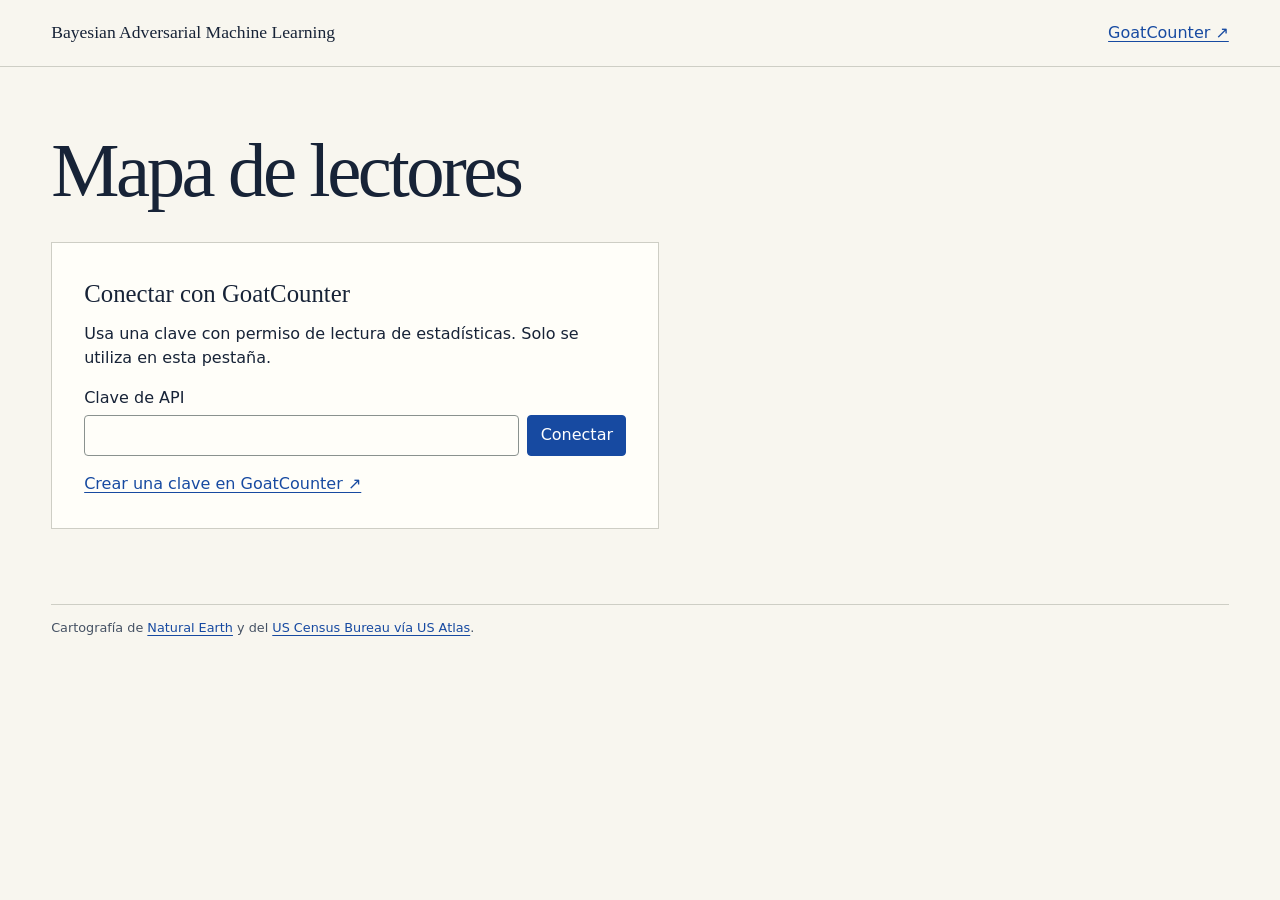
==== mapa/index.html @ 9848ba19 "Add private GoatCounter reader map with US state detail" ====
<!doctype html>
<html lang="es">
<head>
  <meta charset="utf-8">
  <meta name="viewport" content="width=device-width,initial-scale=1">
  <meta name="robots" content="noindex,nofollow">
  <meta name="referrer" content="no-referrer">
  <meta http-equiv="Content-Security-Policy" content="default-src 'none'; script-src 'self'; style-src 'self'; img-src 'self'; connect-src 'self' https://roinaveiro.goatcounter.com; base-uri 'none'; form-action 'none'; object-src 'none'">
  <title>Mapa de lectores · Bayesian Adversarial Machine Learning</title>
  <link rel="icon" href="../assets/favicon.svg">
  <link rel="stylesheet" href="./mapa.css">
  <script defer src="./mapa.js"></script>
</head>
<body>
  <header><span lang="en">Bayesian Adversarial Machine Learning</span><a href="https://roinaveiro.goatcounter.com/" target="_blank" rel="noreferrer">GoatCounter ↗</a></header>
  <main>
    <h1>Mapa de lectores</h1>
    <section id="access" aria-labelledby="access-title">
      <h2 id="access-title">Conectar con GoatCounter</h2>
      <p>Usa una clave con permiso de lectura de estadísticas. Solo se utiliza en esta pestaña.</p>
      <form id="login">
        <label for="key">Clave de API</label>
        <div class="input-line"><input id="key" type="password" autocomplete="off" spellcheck="false" required><button>Conectar</button></div>
      </form>
      <a href="https://roinaveiro.goatcounter.com/user/api" target="_blank" rel="noreferrer">Crear una clave en GoatCounter ↗</a>
    </section>
    <noscript>Activa JavaScript para consultar el mapa.</noscript>
    <section id="dashboard" hidden aria-label="Estadísticas de ubicación">
      <div class="controls">
        <div role="group" aria-label="Vista del mapa" class="switch"><button id="world" aria-pressed="true">Mundo</button><button id="states" aria-pressed="false">Estados Unidos</button></div>
        <label>Período <select id="period"><option value="1">Hoy</option><option value="7">Últimos 7 días</option><option value="30">Últimos 30 días</option><option value="custom">Elegir fechas</option></select></label>
        <button id="refresh">Actualizar</button>
        <button id="disconnect">Desconectar</button>
      </div>
      <form id="dates" hidden><label>Desde <input type="date" id="start" required></label><label>Hasta <input type="date" id="end" required></label><button>Aplicar</button></form>
      <div class="charts">
        <figure>
          <figcaption id="map-title">Visitantes por país</figcaption>
          <svg id="map" viewBox="0 0 960 500" role="img" aria-labelledby="map-title"></svg>
          <div class="legend" aria-label="Escala del mapa"><span><i class="c0"></i>Sin registro</span><span><i class="c1"></i>1</span><span><i class="c2"></i>2–4</span><span><i class="c3"></i>5–9</span><span><i class="c4"></i>10–49</span><span><i class="c5"></i>50+</span></div>
        </figure>
        <div class="listing"><table><thead><tr><th id="location" scope="col">País</th><th scope="col">Visitantes</th></tr></thead><tbody id="rows"></tbody></table></div>
      </div>
    </section>
    <p id="status" role="status" aria-live="polite"></p>
    <footer>Cartografía de <a href="https://www.naturalearthdata.com/">Natural Earth</a> y del <a href="https://github.com/topojson/us-atlas">US Census Bureau vía US Atlas</a>.</footer>
  </main>
</body>
</html>
---- mapa/mapa.css ----
:root{color-scheme:light;font:16px/1.5 system-ui,sans-serif;color:#172337;background:#f8f6ef;--ink:#172337;--blue:#174aa1;--line:#cecec5}
*{box-sizing:border-box}
body{margin:0}
[hidden]{display:none!important}
header,main{max-width:80rem;margin:auto;padding-inline:clamp(1rem,4vw,4rem)}
header{display:flex;justify-content:space-between;align-items:baseline;gap:1rem;padding-block:1.3rem;border-bottom:1px solid var(--line)}
header span{font:1.1rem Georgia,serif}
h1,h2,figcaption{font-family:Georgia,serif;font-weight:400}
h1{font-size:clamp(2.7rem,6vw,5rem);letter-spacing:-.045em;line-height:1.04;margin:clamp(2rem,5vw,4rem) 0 2rem}
h2,figcaption{margin:0 0 .6rem;font-size:1.55rem}
a{color:var(--blue);text-underline-offset:.2em}
header a{white-space:nowrap}
#access{max-width:38rem;border:1px solid var(--line);background:#fffef9;padding:clamp(1.1rem,3vw,2rem)}
#access p{margin:.3rem 0 1rem}
.input-line,.controls,#dates,.switch,.legend,.legend span{display:flex;align-items:center;gap:.55rem;flex-wrap:wrap}
.input-line{margin:.3rem 0 1rem}
.input-line input{min-width:8rem;flex:1}
button,select,input{font:inherit;border-radius:4px;border:1px solid #8a928f;color:var(--ink);background:#fffef9;padding:.46rem .76rem}
button,select{cursor:pointer}
button:hover{background:#eaedf0}
button:focus-visible,a:focus-visible,input:focus-visible,select:focus-visible{outline:3px solid #cd7309;outline-offset:3px}
.input-line button,.switch button[aria-pressed=true]{background:var(--blue);border-color:var(--blue);color:white}
.controls,#dates{gap:.7rem 1rem;margin-bottom:1rem}
.switch{gap:0}
.switch button:first-child{border-radius:4px 0 0 4px}
.switch button:last-child{border-radius:0 4px 4px 0;margin-left:-1px}
#disconnect{margin-left:auto}
.charts{display:grid;grid-template-columns:minmax(0,2.4fr) minmax(14rem,1fr);border:1px solid var(--line);background:#fffef9}
figure{margin:0;padding:1.2rem;min-width:0}
svg{display:block;width:100%;height:auto;margin:.8rem 0}
path{stroke:#fffef9;stroke-width:.7;vector-effect:non-scaling-stroke}
path:hover{stroke:var(--ink);stroke-width:1.4}
path[data-id=US]{cursor:pointer}
.c0{fill:#dedfd9;background:#dedfd9}
.c1{fill:#a9cee4;background:#a9cee4}
.c2{fill:#6aa8d0;background:#6aa8d0}
.c3{fill:#347fb7;background:#347fb7}
.c4{fill:#205e96;background:#205e96}
.c5{fill:#123c72;background:#123c72}
.legend{font-size:.8rem;gap:.6rem 1rem}
.legend span{gap:.25rem}
.legend i{display:inline-block;width:.85rem;height:.85rem;border-radius:2px}
.listing{border-left:1px solid var(--line);padding:1.2rem;max-height:38rem;overflow:auto}
table{width:100%;border-collapse:collapse;font-variant-numeric:tabular-nums}
th,td{padding:.48rem .15rem;text-align:left;border-bottom:1px solid var(--line)}
th{font-size:.8rem}
th:last-child,td:last-child{text-align:right}
td button{padding:0;border:0;background:transparent;text-decoration:underline;color:var(--blue)}
#status{min-height:1.5em;color:#38475b}
footer{border-top:1px solid var(--line);margin:2.2rem 0 1rem;padding-top:.8rem;font-size:.8rem;color:#465264}
@media(max-width:47rem){.charts{grid-template-columns:1fr}.listing{border-left:0;border-top:1px solid var(--line)}#disconnect{margin-left:0}figure,.listing{padding:.85rem}header{font-size:.85rem}}
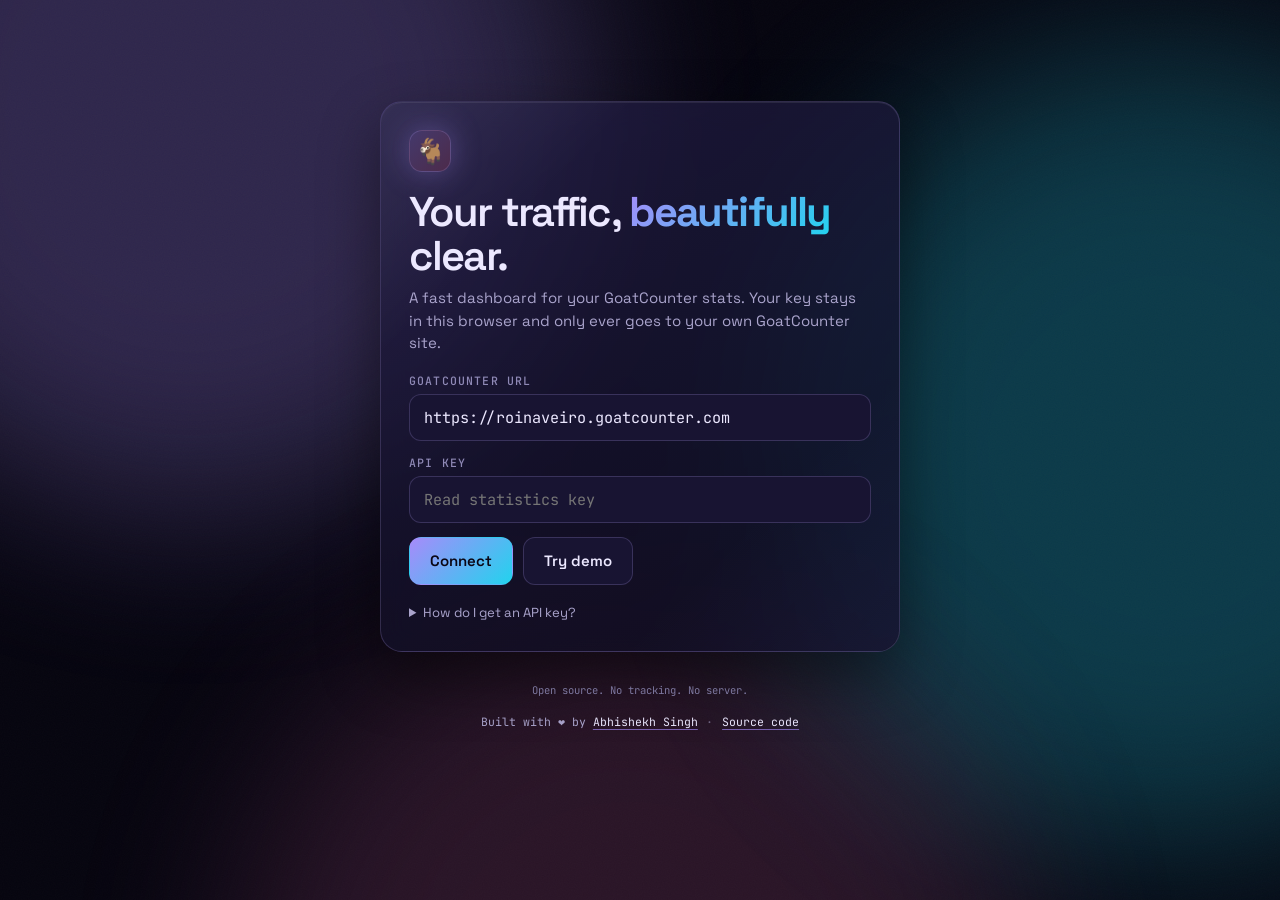
==== commit 7a09fab3: "Remove Google Analytics and install the upstream GoatCounter dashboard" ====
--- a/mapa/index.html
+++ b/mapa/index.html
@@ -1,49 +1,87 @@
 <!doctype html>
-<html lang="es">
+<html lang="en" data-theme="dark">
 <head>
-  <meta charset="utf-8">
-  <meta name="viewport" content="width=device-width,initial-scale=1">
-  <meta name="robots" content="noindex,nofollow">
-  <meta name="referrer" content="no-referrer">
-  <meta http-equiv="Content-Security-Policy" content="default-src 'none'; script-src 'self'; style-src 'self'; img-src 'self'; connect-src 'self' https://roinaveiro.goatcounter.com; base-uri 'none'; form-action 'none'; object-src 'none'">
-  <title>Mapa de lectores · Bayesian Adversarial Machine Learning</title>
-  <link rel="icon" href="../assets/favicon.svg">
-  <link rel="stylesheet" href="./mapa.css">
-  <script defer src="./mapa.js"></script>
+<meta name="robots" content="noindex,nofollow">
+<meta name="referrer" content="no-referrer">
+<meta charset="utf-8">
+<meta name="viewport" content="width=device-width, initial-scale=1">
+<title>GoatCounter Dashboard: a fast, private analytics dashboard</title>
+<meta name="description" content="A fast, private dashboard for GoatCounter analytics. Open source, no server, no build step, no tracking. Try the demo, no key needed.">
+<meta name="robots" content="index, follow">
+<link rel="canonical" href="https://abhishekhsingh.github.io/goatcounter-dashboard/">
+<meta property="og:title" content="GoatCounter Dashboard">
+<meta property="og:description" content="A fast, private dashboard for GoatCounter analytics. No server, no build step, no tracking. Open source, MIT.">
+<meta property="og:type" content="website">
+<meta property="og:url" content="https://abhishekhsingh.github.io/goatcounter-dashboard/">
+<meta property="og:site_name" content="GoatCounter Dashboard">
+<meta property="og:image" content="https://abhishekhsingh.github.io/goatcounter-dashboard/assets/seo/og-card.png">
+<meta property="og:image:width" content="1200">
+<meta property="og:image:height" content="630">
+<meta property="og:image:alt" content="GoatCounter Dashboard showing a visitors chart in the Nova dark design">
+<meta name="twitter:card" content="summary_large_image">
+<meta name="twitter:title" content="GoatCounter Dashboard">
+<meta name="twitter:description" content="A fast, private dashboard for GoatCounter analytics. No server, no build step, no tracking.">
+<meta name="twitter:image" content="https://abhishekhsingh.github.io/goatcounter-dashboard/assets/seo/og-card.png">
+<script type="application/ld+json">
+{"@context":"https://schema.org","@type":"SoftwareApplication","name":"GoatCounter Dashboard","description":"A fast, private dashboard for GoatCounter web analytics. Runs entirely in the browser with no server, no build step and no tracking.","url":"https://abhishekhsingh.github.io/goatcounter-dashboard/","applicationCategory":"DeveloperApplication","operatingSystem":"Any (web browser)","offers":{"@type":"Offer","price":"0","priceCurrency":"USD"},"license":"https://opensource.org/licenses/MIT","codeRepository":"https://github.com/abhishekhsingh/goatcounter-dashboard","author":{"@type":"Person","name":"Abhishekh Singh","url":"https://abhishekhsingh.github.io/"}}
+</script>
+<meta name="theme-color" content="#06050f">
+<link rel="icon" href="data:image/svg+xml,%3Csvg xmlns='http://www.w3.org/2000/svg' viewBox='0 0 100 100'%3E%3Ctext y='.88em' font-size='88'%3E%F0%9F%90%90%3C/text%3E%3C/svg%3E">
+<script>
+// A new visit opens in Nova dark. A choice lasts for the tab (sessionStorage) and is kept for later visits only
+// if the visitor turns on "Remember my choice" (localStorage). Applied before first paint so there is no flash.
+(function () {
+  var t = 'dark', look = 'nova', pref = {};
+  try { pref = JSON.parse(sessionStorage.getItem('gc-dashboard-session') || localStorage.getItem('gc-dashboard-pref') || '{}') || {}; } catch (e) {}
+  if (pref.t === 'light') t = 'light';
+  if (pref.l === 'classic') look = 'classic';
+  var bg = pref.b === 'still' || pref.b === 'off' ? pref.b : 'flow';
+  var d = document.documentElement;
+  d.setAttribute('data-theme', t);
+  d.setAttribute('data-look', look);
+  d.setAttribute('data-bg', bg);
+  window.gcPref = {
+    now: function () { return JSON.stringify({ l: d.getAttribute('data-look'), t: d.getAttribute('data-theme'), b: d.getAttribute('data-bg') }); },
+    save: function () { try { var v = this.now(); sessionStorage.setItem('gc-dashboard-session', v); if (localStorage.getItem('gc-dashboard-pref')) localStorage.setItem('gc-dashboard-pref', v); } catch (e) {} },
+    pinned: function () { try { return !!localStorage.getItem('gc-dashboard-pref'); } catch (e) { return false; } },
+    pin: function (on) { try { if (on) localStorage.setItem('gc-dashboard-pref', this.now()); else localStorage.removeItem('gc-dashboard-pref'); } catch (e) {} }
+  };
+  document.write('<link rel="stylesheet" href="css/app.css">');
+  document.write('<link rel="stylesheet" href="css/' + look + '.css" id="look-css-' + look + '">');
+})();
+</script>
+<script type="importmap">
+{ "imports": { "preact": "./vendor/preact.js", "preact/hooks": "./vendor/hooks.js", "htm": "./vendor/htm.js", "cobe": "./vendor/cobe.js", "phenomenon": "./vendor/phenomenon.js" } }
+</script>
+<link rel="modulepreload" href="js/main.js">
+<link rel="modulepreload" href="js/ui.js">
+<link rel="modulepreload" href="js/components/app.js">
+<link rel="modulepreload" href="js/components/common.js">
+<link rel="modulepreload" href="js/components/hero.js">
+<link rel="modulepreload" href="js/components/cards.js">
+<link rel="modulepreload" href="js/components/connect.js">
+<link rel="modulepreload" href="js/components/year.js">
+<link rel="modulepreload" href="js/components/sankey.js">
+<link rel="modulepreload" href="js/components/palette.js">
+<link rel="modulepreload" href="js/components/rail.js">
+<link rel="modulepreload" href="js/components/recap.js">
+<link rel="modulepreload" href="js/fx.js">
+<link rel="modulepreload" href="js/countries.js">
+<link rel="modulepreload" href="js/components/breakdown.js">
+<link rel="modulepreload" href="js/components/skyline.js">
+<link rel="modulepreload" href="js/components/ridgeline.js">
+<link rel="modulepreload" href="js/api.js">
+<link rel="modulepreload" href="js/cache.js">
+<link rel="modulepreload" href="js/util.js">
+<link rel="modulepreload" href="js/model.js">
+<link rel="modulepreload" href="vendor/preact.js">
+<link rel="modulepreload" href="vendor/hooks.js">
+<link rel="modulepreload" href="vendor/htm.js">
 </head>
 <body>
-  <header><span lang="en">Bayesian Adversarial Machine Learning</span><a href="https://roinaveiro.goatcounter.com/" target="_blank" rel="noreferrer">GoatCounter ↗</a></header>
-  <main>
-    <h1>Mapa de lectores</h1>
-    <section id="access" aria-labelledby="access-title">
-      <h2 id="access-title">Conectar con GoatCounter</h2>
-      <p>Usa una clave con permiso de lectura de estadísticas. Solo se utiliza en esta pestaña.</p>
-      <form id="login">
-        <label for="key">Clave de API</label>
-        <div class="input-line"><input id="key" type="password" autocomplete="off" spellcheck="false" required><button>Conectar</button></div>
-      </form>
-      <a href="https://roinaveiro.goatcounter.com/user/api" target="_blank" rel="noreferrer">Crear una clave en GoatCounter ↗</a>
-    </section>
-    <noscript>Activa JavaScript para consultar el mapa.</noscript>
-    <section id="dashboard" hidden aria-label="Estadísticas de ubicación">
-      <div class="controls">
-        <div role="group" aria-label="Vista del mapa" class="switch"><button id="world" aria-pressed="true">Mundo</button><button id="states" aria-pressed="false">Estados Unidos</button></div>
-        <label>Período <select id="period"><option value="1">Hoy</option><option value="7">Últimos 7 días</option><option value="30">Últimos 30 días</option><option value="custom">Elegir fechas</option></select></label>
-        <button id="refresh">Actualizar</button>
-        <button id="disconnect">Desconectar</button>
-      </div>
-      <form id="dates" hidden><label>Desde <input type="date" id="start" required></label><label>Hasta <input type="date" id="end" required></label><button>Aplicar</button></form>
-      <div class="charts">
-        <figure>
-          <figcaption id="map-title">Visitantes por país</figcaption>
-          <svg id="map" viewBox="0 0 960 500" role="img" aria-labelledby="map-title"></svg>
-          <div class="legend" aria-label="Escala del mapa"><span><i class="c0"></i>Sin registro</span><span><i class="c1"></i>1</span><span><i class="c2"></i>2–4</span><span><i class="c3"></i>5–9</span><span><i class="c4"></i>10–49</span><span><i class="c5"></i>50+</span></div>
-        </figure>
-        <div class="listing"><table><thead><tr><th id="location" scope="col">País</th><th scope="col">Visitantes</th></tr></thead><tbody id="rows"></tbody></table></div>
-      </div>
-    </section>
-    <p id="status" role="status" aria-live="polite"></p>
-    <footer>Cartografía de <a href="https://www.naturalearthdata.com/">Natural Earth</a> y del <a href="https://github.com/topojson/us-atlas">US Census Bureau vía US Atlas</a>.</footer>
-  </main>
+<div class="aurora" aria-hidden="true"><i></i><i></i><i></i></div>
+<div id="boot" class="connect" aria-hidden="true"><div class="card"><div class="mark">🐐</div><h1>GoatCounter <span class="ital">Dashboard</span></h1><p>Loading your traffic.</p></div></div>
+<div id="app"><noscript><h1>GoatCounter Dashboard</h1><p>A fast, private dashboard for <a href="https://www.goatcounter.com/">GoatCounter</a> web analytics. It runs entirely in your browser, with no server, no build step and no tracking. This page needs JavaScript to run.</p><p>Visitors over time, top pages and referrers, a globe with country drill-down, a weekday-by-hour skyline, a yearly calendar, and a command palette. Press Try demo to explore a sample site without an account.</p><p><a href="https://github.com/abhishekhsingh/goatcounter-dashboard">Source code on GitHub</a>, MIT licensed.</p></noscript></div>
+<script type="module" src="js/main.js"></script>
 </body>
 </html>
--- a/mapa/css/app.css
+++ b/mapa/css/app.css
@@ -0,0 +1,364 @@
+:root { --ease: cubic-bezier(.16, 1, .3, 1); --sheen: inset 0 1px 0 rgb(255 255 255 / .06); }
+:root[data-theme="light"] { --sheen: inset 0 1px 0 rgb(255 255 255 / .9); }
+* { box-sizing: border-box; }
+html { background: var(--bg); }
+body { margin: 0; font: 400 15px/1.5 var(--font); color: var(--text); background: var(--bg); -webkit-font-smoothing: antialiased; min-height: 100vh; }
+button { font: inherit; color: inherit; cursor: pointer; }
+a { color: var(--accent); }
+:focus-visible { outline: 2px solid var(--accent); outline-offset: 2px; border-radius: 6px; }
+.sr { position: absolute; width: 1px; height: 1px; margin: -1px; padding: 0; overflow: hidden; clip: rect(0 0 0 0); white-space: nowrap; border: 0; }
+.num, .mono { font-family: var(--mono); font-variant-numeric: tabular-nums; }
+.ital { font-style: normal; font-weight: 700; color: var(--accent); }
+
+#app { position: relative; z-index: 1; max-width: 1240px; margin: 0 auto; padding: 20px 20px 60px; }
+
+/* ---------- top bar ---------- */
+.topbar { display: flex; align-items: center; gap: 14px; flex-wrap: wrap; margin-bottom: 22px; }
+.brand { display: flex; align-items: center; gap: 12px; min-width: 0; flex: 1 1 220px; }
+.mark { width: 42px; height: 42px; flex: none; border-radius: 13px; display: grid; place-items: center; font-size: 25px; line-height: 1; background: var(--surface-2); border: 1px solid var(--hair-2); }
+.brand h1 { margin: 0; font-size: 1.05rem; font-weight: 600; letter-spacing: -.01em; line-height: 1.2; }
+.brand p { margin: 0; font: 400 .78rem var(--mono); color: var(--text-2); white-space: nowrap; overflow: hidden; text-overflow: ellipsis; }
+.tools { display: flex; align-items: center; gap: 8px; flex-wrap: wrap; }
+.pills { max-width: 100%; overflow-x: auto; scrollbar-width: none; display: flex; padding: 3px; gap: 2px; border: 1px solid var(--hair); border-radius: 12px; background: var(--surface); box-shadow: var(--sheen); }
+.pill { border: 0; background: none; padding: 7px 12px; min-height: 36px; border-radius: 9px; font: 500 .82rem var(--font); color: var(--text-2); transition: color .12s, background .12s; }
+.pill:hover { color: var(--text); }
+.pill[aria-pressed="true"] { background: var(--accent); color: var(--on-accent); font-weight: 600; box-shadow: 0 4px 14px rgb(45 212 167 / .25); }
+.iconbtn { width: 40px; height: 40px; display: grid; place-items: center; border: 1px solid var(--hair); background: var(--surface); border-radius: 12px; color: var(--text-2); box-shadow: var(--sheen); transition: color .12s, border-color .12s; }
+.iconbtn:hover { color: var(--accent); border-color: var(--hair-2); }
+/* the day and night switch: the knob rests on the sun for light and on the moon for dark */
+.modesw { position: relative; flex: none; width: 62px; height: 34px; padding: 0; display: block; border: 1px solid var(--hair-2); border-radius: 999px; background: var(--surface); box-shadow: var(--sheen), inset 0 1px 3px rgb(0 0 0 / .22); cursor: pointer; transition: border-color .2s; }
+.modesw:hover { border-color: var(--accent); }
+.modesw .knob { position: absolute; z-index: 1; top: 3px; left: 3px; width: 26px; height: 26px; border-radius: 50%; background: var(--accent); box-shadow: 0 2px 8px rgb(0 0 0 / .3); transition: transform .45s cubic-bezier(.34, 1.4, .5, 1); }
+.modesw[aria-checked="true"] .knob { transform: translateX(28px); }
+.modesw .msun, .modesw .mmoon { position: absolute; z-index: 2; top: 3px; width: 26px; height: 26px; display: grid; place-items: center; color: var(--text-3); pointer-events: none; transition: color .3s, transform .5s cubic-bezier(.34, 1.4, .5, 1); }
+.modesw .msun { left: 3px; } .modesw .mmoon { right: 3px; }
+.modesw[aria-checked="false"] .msun, .modesw[aria-checked="true"] .mmoon { color: var(--on-accent); }
+.modesw[aria-checked="true"] .msun { transform: rotate(-70deg) scale(.8); }
+.modesw[aria-checked="false"] .mmoon { transform: rotate(70deg) scale(.8); }
+@media (prefers-reduced-motion: reduce) { .modesw .knob, .modesw .msun, .modesw .mmoon { transition: none; } }
+.status { font: 400 .74rem var(--mono); color: var(--text-3); white-space: nowrap; }
+.status i { display: inline-block; width: 6px; height: 6px; margin-right: 6px; border-radius: 50%; background: var(--accent); vertical-align: 1px; }
+.custom { display: flex; gap: 6px; align-items: center; }
+.custom input { background: var(--surface); color: var(--text); border: 1px solid var(--hair); border-radius: 10px; padding: 7px 8px; font: 400 .8rem var(--mono); color-scheme: inherit; }
+
+/* ---------- cards ---------- */
+.card { position: relative; background: var(--surface); border: 1px solid var(--hair); border-radius: var(--radius); box-shadow: var(--sheen); padding: 20px; min-width: 0; }
+.card h2 { margin: 0; font-size: .95rem; font-weight: 600; letter-spacing: -.005em; }
+.card .sub { margin: 2px 0 0; font-size: .78rem; color: var(--text-3); }
+.card-h { display: flex; justify-content: space-between; align-items: flex-start; gap: 10px; margin-bottom: 14px; }
+.grid { display: grid; gap: var(--gap); margin-top: var(--gap); grid-template-columns: repeat(12, minmax(0, 1fr)); }
+.span-4 { grid-column: span 4; } .span-5 { grid-column: span 5; } .span-6 { grid-column: span 6; } .span-7 { grid-column: span 7; } .span-8 { grid-column: span 8; } .span-12 { grid-column: span 12; }
+@media (max-width: 960px) { .span-4, .span-5, .span-6, .span-7, .span-8 { grid-column: span 12; } }
+@media (min-width: 640px) and (max-width: 960px) { .span-4 { grid-column: span 6; } }
+
+/* ---------- hero ---------- */
+.hero { padding: 22px 22px 16px; }
+.hero-top { display: flex; justify-content: space-between; align-items: flex-end; gap: 18px; flex-wrap: wrap; }
+.eyebrow { font: 500 .72rem var(--mono); letter-spacing: .14em; text-transform: uppercase; color: var(--text-3); }
+.big { display: flex; align-items: baseline; gap: 12px; flex-wrap: wrap; margin-top: 6px; }
+.big .num { font-size: clamp(2.6rem, 7vw, 4.4rem); font-weight: 500; letter-spacing: -.04em; line-height: 1; }
+.big .unit { font: 500 1.1rem var(--font); color: var(--accent-2); }
+.delta { display: inline-flex; align-items: center; gap: 6px; padding: 3px 10px; border-radius: 999px; font: 500 .78rem var(--mono); border: 1px solid var(--hair); background: var(--surface-2); }
+.delta.up { color: var(--up); } .delta.down { color: var(--down); }
+.legend { display: flex; gap: 16px; font: 400 .74rem var(--mono); color: var(--text-3); }
+.legend span { display: inline-flex; align-items: center; gap: 6px; }
+.legend i { width: 14px; height: 0; border-top: 2px solid var(--accent); }
+.legend i.g { border-top: 2px dotted var(--ghost); }
+.chart { position: relative; margin-top: 14px; touch-action: pan-y; }
+.chart svg { display: block; width: 100%; overflow: visible; }
+.chart:focus-visible { outline-offset: 4px; }
+.tip { position: absolute; top: 0; z-index: 3; min-width: min(168px, calc(100% - 8px)); max-width: min(240px, calc(100% - 8px)); padding: 10px 12px; border-radius: 12px; border: 1px solid var(--hair-2); background: color-mix(in oklab, var(--surface-2) 92%, transparent); backdrop-filter: blur(8px); box-shadow: 0 12px 40px rgb(0 0 0 / .35); pointer-events: none; font-size: .78rem; }
+.tip b { display: block; font: 500 .72rem var(--mono); color: var(--text-3); margin-bottom: 4px; letter-spacing: .04em; }
+.tip .v { font: 500 1.3rem var(--mono); letter-spacing: -.02em; }
+.tip .p { color: var(--text-3); font: 400 .74rem var(--mono); }
+.tip .note { margin-top: 6px; color: var(--accent); font-size: .74rem; }
+.line-draw { stroke-dasharray: 1; stroke-dashoffset: 1; animation: draw .9s var(--ease) forwards; }
+.area-in { opacity: 0; animation: fade .7s .25s ease forwards; }
+@keyframes draw { to { stroke-dashoffset: 0; } }
+@keyframes fade { to { opacity: 1; } }
+.insights { display: grid; grid-template-columns: repeat(auto-fit, minmax(210px, 1fr)); gap: 10px; margin-top: 16px; }
+.insight { padding: 12px 14px; border-radius: 12px; border: 1px solid var(--hair); background: var(--surface-2); animation: rise .5s var(--ease) backwards; }
+.insight b { display: block; font-weight: 600; font-size: .86rem; line-height: 1.35; }
+.insight span { display: block; margin-top: 3px; font-size: .74rem; color: var(--text-3); }
+.insight.up b::before { content: "\2191  "; color: var(--up); } .insight.down b::before { content: "\2193  "; color: var(--down); }
+@keyframes rise { from { opacity: 0; transform: translateY(8px); } }
+
+/* ---------- stat cards ---------- */
+.kpis { display: grid; grid-template-columns: repeat(5, minmax(0, 1fr)); gap: var(--gap); margin-top: var(--gap); perspective: 1100px; }
+.kpi { padding: 16px 18px; min-width: 0; transform-style: preserve-3d; transition: transform .14s ease-out; }
+.kpi .l { font: 500 .68rem var(--mono); letter-spacing: .12em; text-transform: uppercase; color: var(--text-3); }
+.kpi .v { margin-top: 6px; font: 500 1.55rem var(--mono); letter-spacing: -.03em; white-space: nowrap; overflow: hidden; text-overflow: ellipsis; }
+.kpi .v.path { font-size: 1rem; letter-spacing: 0; padding-top: 6px; }
+.kpi .s { margin-top: 2px; font: 400 .72rem var(--mono); color: var(--text-3); white-space: nowrap; overflow: hidden; text-overflow: ellipsis; }
+.kpi svg { display: block; margin-top: 8px; }
+@media (max-width: 960px) { .kpis { grid-template-columns: repeat(2, minmax(0, 1fr)); } .kpi:last-child { grid-column: span 2; } }
+
+/* ---------- ranked rows ---------- */
+.rows { list-style: none; margin: 0; padding: 0; }
+.row-btn { all: unset; box-sizing: border-box; display: block; width: 100%; cursor: pointer; border-radius: 10px; padding: 8px 8px 10px; }
+.row-btn:hover { background: var(--surface-2); }
+.row-btn:focus-visible { outline: 2px solid var(--accent); }
+.row { display: grid; grid-template-columns: minmax(0, 1fr) auto auto; gap: 6px 12px; align-items: center; }
+.row .name { min-width: 0; overflow: hidden; text-overflow: ellipsis; white-space: nowrap; font-size: .88rem; }
+.row .name small { color: var(--text-3); margin-left: 8px; font-size: .78rem; }
+.row .cnt { font: 500 .84rem var(--mono); }
+.row .pct { font: 400 .74rem var(--mono); color: var(--text-3); min-width: 3.6ch; text-align: right; }
+.track { grid-column: 1 / -1; height: 4px; border-radius: 4px; background: var(--hair); overflow: hidden; }
+.track i { display: block; height: 100%; width: var(--w); border-radius: 4px; background: var(--c, var(--accent)); transform-origin: left; animation: grow .7s var(--ease) backwards; }
+@keyframes grow { from { transform: scaleX(0); } }
+.sub-rows { margin: 2px 0 8px 14px; padding: 4px 0 4px 12px; border-left: 1px solid var(--hair-2); }
+.sub-row { display: flex; justify-content: space-between; gap: 12px; padding: 4px 0; font-size: .8rem; color: var(--text-2); }
+.sub-row span:first-child { min-width: 0; overflow: hidden; text-overflow: ellipsis; white-space: nowrap; }
+.more { margin-top: 8px; width: 100%; padding: 8px; border: 1px dashed var(--hair-2); border-radius: 10px; background: none; color: var(--text-2); font: 500 .8rem var(--font); }
+.more:hover { color: var(--accent); border-color: var(--accent); }
+.stack { display: flex; height: 8px; border-radius: 8px; overflow: hidden; gap: 2px; margin-bottom: 12px; }
+.stack i { display: block; height: 100%; background: var(--c); min-width: 2px; animation: grow .7s var(--ease) backwards; transform-origin: left; }
+.dot { display: inline-block; width: 8px; height: 8px; border-radius: 50%; margin-right: 8px; background: var(--c, var(--accent)); }
+.tag { margin-left: 8px; padding: 1px 7px; border-radius: 999px; border: 1px solid var(--hair); font: 500 .66rem var(--mono); color: var(--text-3); letter-spacing: .04em; text-transform: uppercase; }
+.spark { color: inherit; }
+.kpi .spark { color: var(--accent); }
+
+/* ---------- loading, errors, empty ---------- */
+.skeleton { border-radius: 8px; background: linear-gradient(100deg, var(--hair) 30%, var(--hair-2) 50%, var(--hair) 70%); background-size: 300% 100%; animation: shimmer 1.6s linear infinite; }
+@keyframes shimmer { to { background-position: -150% 0; } }
+.err { padding: 14px; border-radius: 12px; border: 1px solid color-mix(in oklab, var(--down) 40%, transparent); color: var(--text-2); font-size: .84rem; }
+.err button { margin-top: 8px; padding: 6px 12px; border-radius: 8px; border: 1px solid var(--hair-2); background: var(--surface-2); }
+.empty { padding: 18px 4px; color: var(--text-3); font-size: .85rem; }
+.banner { display: flex; gap: 10px; align-items: center; justify-content: space-between; flex-wrap: wrap; margin-bottom: 14px; padding: 10px 14px; border-radius: 12px; border: 1px solid color-mix(in oklab, var(--accent) 35%, transparent); background: color-mix(in oklab, var(--accent) 8%, var(--surface)); font-size: .82rem; }
+.banner button { border: 1px solid var(--hair-2); background: var(--surface); border-radius: 8px; padding: 5px 12px; }
+
+/* ---------- connect ---------- */
+.connect { max-width: 520px; margin: 9vh auto 0; }
+.connect .card { padding: 28px; }
+.connect h1 { margin: 18px 0 10px; font-size: clamp(1.9rem, 6vw, 2.6rem); line-height: 1.05; letter-spacing: -.045em; font-weight: 600; }
+.connect p { color: var(--text-2); margin: 0 0 18px; }
+.field { display: block; margin-bottom: 14px; }
+.field span { display: block; margin-bottom: 6px; font: 500 .72rem var(--mono); letter-spacing: .1em; text-transform: uppercase; color: var(--text-3); }
+.field input { width: 100%; padding: 12px 14px; border-radius: 12px; border: 1px solid var(--hair-2); background: var(--surface-2); color: var(--text); font: 400 .95rem var(--mono); }
+.btns { display: flex; gap: 10px; flex-wrap: wrap; margin-top: 6px; }
+.btn { padding: 12px 20px; border-radius: 12px; border: 1px solid var(--hair-2); background: var(--surface-2); font-weight: 600; }
+.btn.primary { background: var(--accent); border-color: var(--accent); color: var(--on-accent); }
+.btn:disabled { opacity: .6; cursor: progress; }
+.help { margin-top: 18px; font-size: .82rem; color: var(--text-3); }
+.help summary { cursor: pointer; color: var(--text-2); }
+.help ol { padding-left: 20px; }
+.foot { margin-top: 40px; text-align: center; font: 400 .74rem/1.7 var(--mono); color: var(--text-2); }
+.foot p { margin: 0; font-size: .66rem; color: var(--text-3); } /* the disclaimer: small and quiet */
+.foot .credit { font-size: .72rem; color: var(--text-2); }
+.connect .foot { margin: 30px 0 0; }
+.connect .foot p { margin: 0; font-size: .66rem; color: var(--text-3); }
+.connect .foot .credit { margin: 12px 0 0; font-size: .72rem; color: var(--text-2); }
+.foot .credit { margin: 12px 0 0; }
+.credit a { color: var(--text); text-decoration: underline; text-decoration-color: color-mix(in oklab, var(--accent) 65%, transparent); text-underline-offset: 3px; border-radius: 3px; transition: color .15s; }
+.credit a:hover { color: var(--accent); }
+.credit a:focus-visible { outline: 2px solid var(--accent); outline-offset: 3px; }
+.credit .sep { margin: 0 .75em; opacity: .55; }
+.credit .heart { display: inline-block; }
+@media (prefers-reduced-motion: no-preference) { .credit .heart { animation: beat 2.8s ease-in-out infinite; } }
+@keyframes beat { 0%, 100% { transform: scale(1); } 12% { transform: scale(1.2); } 24% { transform: scale(1); } 36% { transform: scale(1.12); } 60% { transform: scale(1); } }
+
+/* ---------- view transition for the theme switch ---------- */
+::view-transition-old(root), ::view-transition-new(root) { animation: none; mix-blend-mode: normal; }
+
+/* ---------- section rail ---------- */
+.anchor { display: block; grid-column: 1 / -1; height: 0; margin-bottom: calc(-1 * var(--gap)); scroll-margin-top: 14px; }
+main > .anchor { margin: 0; }
+.rail { display: none; }
+@media (min-width: 1280px) {
+  .rail { display: block; position: fixed; left: 14px; top: 50%; z-index: 40; transform: translateY(-50%); }
+  .rail ol { list-style: none; margin: 0; padding: 0; display: grid; gap: 2px; }
+  .rail a { position: relative; display: flex; align-items: center; gap: 10px; padding: 6px 8px; border-radius: 10px; font: 500 .68rem var(--mono); letter-spacing: .08em; color: var(--text-2); text-decoration: none; transition: color .15s, background .15s; }
+  .rail a:hover, .rail a:focus-visible { color: var(--text); background: color-mix(in oklab, var(--surface) 80%, transparent); }
+  .rail a.on { color: var(--accent); }
+  .rail .n::after { content: ""; display: block; height: 1px; width: 10px; margin-top: 3px; background: currentColor; opacity: .5; transition: width .3s var(--ease), opacity .3s; }
+  .rail a.on .n::after { width: 22px; opacity: 1; }
+  .rail .t { position: absolute; left: 100%; margin-left: 2px; padding: 5px 10px; border-radius: 999px; border: 1px solid var(--hair-2); background: color-mix(in oklab, var(--surface-2) 94%, transparent); backdrop-filter: blur(8px); text-transform: uppercase; white-space: nowrap; opacity: 0; transform: translateX(-6px); pointer-events: none; transition: opacity .2s, transform .25s var(--ease); }
+  .rail a:hover .t, .rail a:focus-visible .t, .rail a.on .t { opacity: 1; transform: none; }
+}
+
+/* ---------- site switcher and page filter ---------- */
+.sitebtn { display: inline-flex; align-items: center; gap: 4px; margin: -2px 0; padding: 2px 8px 2px 6px; border: 1px solid var(--hair); border-radius: 8px; background: transparent; color: var(--text-2); font: inherit; }
+.sitebtn:hover { color: var(--accent); border-color: var(--hair-2); }
+.sitebtn:focus-visible { outline-offset: -2px; }
+.pop.sitepop { left: 20px; right: auto; top: 64px; padding: 12px; width: min(300px, calc(100vw - 28px)); }
+.pop-h { margin: 2px 4px 8px; font: 500 .68rem var(--mono); letter-spacing: .14em; text-transform: uppercase; color: var(--text-3); }
+.sitepop ul { list-style: none; margin: 0; padding: 0; display: grid; gap: 4px; }
+.sitepop li button { display: flex; width: 100%; justify-content: space-between; align-items: center; gap: 10px; padding: 10px 12px; border: 1px solid var(--hair); border-radius: 12px; background: none; color: var(--text); font: 500 .86rem var(--font); text-align: left; }
+.sitepop li button:hover, .sitepop li button.on { border-color: var(--accent); background: color-mix(in oklab, var(--accent) 10%, transparent); }
+.sitepop li button.on { color: var(--text); font-weight: 600; }
+.sitepop li button.on svg { color: var(--accent); }
+.filterbar { display: flex; align-items: center; justify-content: space-between; gap: 10px; flex-wrap: wrap; margin-bottom: var(--gap); padding: 10px 14px; border-radius: 14px; border: 1px solid color-mix(in oklab, var(--accent) 40%, transparent); background: color-mix(in oklab, var(--accent) 10%, var(--surface)); font-size: .86rem; min-width: 0; }
+.filterbar b { overflow-wrap: anywhere; }
+.filterbar button { border: 1px solid var(--hair-2); background: var(--surface); border-radius: 10px; padding: 6px 12px; color: var(--text); font: 600 .78rem var(--font); }
+.filterbar button:hover { color: var(--accent); border-color: var(--accent); }
+.only { margin: 2px 8px 10px; padding: 6px 12px; border: 1px dashed var(--hair-2); border-radius: 10px; background: none; color: var(--text-2); font: 600 .76rem var(--font); }
+.only:hover { color: var(--accent); border-color: var(--accent); }
+.toast { max-width: min(92vw, 560px); text-align: center; }
+
+/* ---------- refresh ---------- */
+.iconbtn.spin svg { animation: gc-spin .9s linear infinite; }
+@keyframes gc-spin { to { transform: rotate(360deg); } }
+.toast { position: fixed; left: 50%; bottom: 22px; transform: translate(-50%, 12px); opacity: 0; pointer-events: none; padding: 9px 16px; border-radius: 999px; border: 1px solid var(--hair-2); background: var(--surface); color: var(--text); font-size: .82rem; box-shadow: 0 8px 28px rgba(0,0,0,.28); transition: opacity .2s, transform .2s; z-index: 60; }
+.toast.on { opacity: 1; transform: translate(-50%, 0); }
+.toast:empty { display: none; }
+
+@media (prefers-reduced-motion: reduce) {
+  *, *::before, *::after { animation-duration: .001ms !important; animation-iteration-count: 1 !important; transition-duration: .001ms !important; }
+  .line-draw { stroke-dashoffset: 0; } .area-in { opacity: 1; }
+}
+@media (max-width: 560px) {
+  #app { padding: 14px 14px 40px; }
+  .hero, .card { padding: 16px; }
+  .tools { width: 100%; justify-content: space-between; }
+  .pill { padding: 7px 9px; }
+}
+
+
+/* ---------- countries map ---------- */
+.grid { position: relative; }
+.geo { display: grid; grid-template-columns: minmax(0, 1.55fr) minmax(0, 1fr); gap: 28px; align-items: start; }
+@media (max-width: 960px) { .geo { grid-template-columns: minmax(0, 1fr); } }
+.map-wrap { position: relative; }
+.map { display: block; width: 100%; height: auto; }
+.map path { fill: var(--hair-2); stroke: var(--bg); stroke-width: .5; transition: fill-opacity .2s; }
+.map path[data-has="1"] { fill: var(--accent); cursor: pointer; }
+.map path.hot { stroke: var(--text); stroke-width: 1.4; fill-opacity: 1; }
+.map-legend { margin-top: 10px; align-items: center; }
+.map-legend .ramp { display: inline-block; width: 120px; height: 6px; border-radius: 6px; background: linear-gradient(90deg, color-mix(in oklab, var(--accent) 22%, transparent), var(--accent)); border: 0; }
+
+/* ---------- look switch ---------- */
+.kpi .glare { display: none; }
+.looksw-unused { display: flex; padding: 3px; gap: 2px; border: 1px solid var(--hair); border-radius: 12px; background: var(--surface); }
+.looksw button { border: 0; background: none; padding: 7px 11px; min-height: 36px; border-radius: 9px; font: 600 .78rem var(--font); color: var(--text-2); }
+.looksw button[aria-pressed="true"] { background: var(--hair-2); color: var(--text); }
+
+/* ---------- donut cards ---------- */
+.dn { position: relative; width: 100%; max-width: 200px; margin: 4px auto 14px; aspect-ratio: 1; }
+.dn svg { display: block; width: 100%; height: 100%; overflow: visible; }
+.dn .seg { transition: transform .35s var(--ease), opacity .25s; transform-origin: 100px 100px; cursor: pointer; }
+.dn .seg.on { transform: scale(1.05); } .dn .seg.dim { opacity: .35; }
+.dn .ctr { position: absolute; inset: 0; display: grid; place-content: center; text-align: center; pointer-events: none; }
+.dn .ctr b { font: 500 1.15rem var(--mono); letter-spacing: -.03em; } .dn .ctr span { font: 500 .62rem var(--mono); letter-spacing: .12em; text-transform: uppercase; color: var(--text-3); max-width: 90px; overflow: hidden; text-overflow: ellipsis; white-space: nowrap; }
+@keyframes dn-grow { from { stroke-dasharray: 0 var(--C); } }
+.dn .seg { filter: none; }
+.lg { list-style: none; margin: 0; padding: 0; }
+.lg .row-btn { padding: 6px 6px; }
+.lg .row { grid-template-columns: auto minmax(0, 1fr) auto auto; }
+.chip { width: 26px; height: 26px; border-radius: 8px; display: grid; place-items: center; background: color-mix(in oklab, var(--c) 18%, transparent); color: var(--c); flex: none; }
+.chip svg { width: 15px; height: 15px; fill: currentColor; }
+.chip svg.line { fill: none; stroke: currentColor; stroke-width: 2; stroke-linecap: round; stroke-linejoin: round; }
+
+/* ---------- globe and skyline ---------- */
+.geo .seg-tabs { display: inline-flex; gap: 2px; padding: 3px; border: 1px solid var(--hair); border-radius: 10px; background: var(--surface); margin-bottom: 10px; }
+.geo .seg-tabs button { border: 0; background: none; padding: 5px 12px; border-radius: 7px; font: 500 .76rem var(--font); color: var(--text-2); }
+.geo .seg-tabs button[aria-pressed="true"] { background: var(--accent); color: var(--on-accent); font-weight: 600; }
+.globe-box { position: relative; width: 100%; max-width: 520px; aspect-ratio: 1; margin: 0 auto; }
+#globe { display: block; width: 100%; height: 100%; cursor: grab; touch-action: pan-y; }
+.globe-note { margin: 10px 0 0; text-align: center; font: 500 .74rem var(--font); color: var(--text-3); }
+/* the arcs, travelling dots, pulse rings and labels are drawn on a flat canvas laid over the globe */
+.globe-over { position: absolute; inset: 0; width: 100%; height: 100%; pointer-events: none; }
+.sky { display: block; width: 100%; touch-action: pan-y; }
+.sky-note { min-height: 1.5em; margin-top: 6px; font: 400 .78rem var(--mono); color: var(--text-3); }
+.heat { display: grid; grid-template-columns: 34px repeat(24, minmax(0, 1fr)); gap: 3px; align-items: center; }
+.heat .hl { font: 400 .64rem var(--mono); color: var(--text-3); text-align: right; padding-right: 4px; }
+.heat .hh { font: 400 .6rem var(--mono); color: var(--text-3); text-align: center; }
+.heat .hc { aspect-ratio: 1; border-radius: 4px; background: var(--hc, var(--heat-0)); }
+.aurora { display: none; }
+
+/* The static splash uses the system font so the web fonts do not compete with the app's scripts for bandwidth. */
+#boot, #boot * { font-family: system-ui, -apple-system, "Segoe UI", Roboto, sans-serif !important; }
+
+/* ---------- appearance popover ---------- */
+.pop { margin: 0; inset: auto; position: fixed; top: 74px; right: 20px; width: min(310px, calc(100vw - 28px)); padding: 16px; border: 1px solid var(--hair-2); border-radius: 18px; background: var(--surface); color: var(--text); box-shadow: 0 24px 70px rgb(0 0 0 / .45); }
+.pop fieldset { border: 0; padding: 0; margin: 0; display: grid; gap: 6px; }
+.pop fieldset + fieldset { margin-top: 18px; }
+.pop legend { padding: 0; margin-bottom: 8px; font: 500 .68rem var(--mono); letter-spacing: .14em; text-transform: uppercase; color: var(--text-3); }
+.pop label { display: flex; gap: 10px; align-items: center; padding: 10px 12px; border-radius: 12px; border: 1px solid var(--hair); cursor: pointer; }
+.pop label.on, .pop label:hover { border-color: var(--accent); background: color-mix(in oklab, var(--accent) 10%, transparent); }
+.pop label b { display: block; font-size: .9rem; } .pop label small { display: block; color: var(--text-3); font-size: .74rem; }
+.pop input { accent-color: var(--accent); }
+.pop .pin { display: flex; align-items: center; gap: 8px; width: 100%; margin-top: 12px; padding: 10px 12px; border: 1px dashed var(--hair-2); border-radius: 12px; background: none; color: var(--text-2); font: 600 .8rem var(--font); text-align: left; }
+.pop .pin:hover { color: var(--accent); border-color: var(--accent); }
+.pop .pin[aria-pressed="true"] { color: var(--accent); border-style: solid; border-color: var(--accent); background: color-mix(in oklab, var(--accent) 10%, transparent); }
+.pop .note { margin: 8px 2px 0; font-size: .72rem; color: var(--text-3); line-height: 1.4; }
+
+/* ---------- year card ---------- */
+.year { display: grid; grid-template-columns: minmax(0, 1fr) 270px; gap: 28px; align-items: start; }
+@media (max-width: 960px) { .year { grid-template-columns: minmax(0, 1fr); } }
+.cal-scroll { overflow-x: auto; padding-bottom: 6px; }
+.cal { display: block; }
+.cal-t { font: 400 10px var(--mono); fill: var(--text-3); }
+.cell { fill: var(--hc); animation: cell-in .5s var(--ease) backwards; }
+@keyframes cell-in { from { opacity: 0; transform: scale(.4); } }
+.cal-foot { display: flex; justify-content: space-between; align-items: center; gap: 12px; flex-wrap: wrap; margin-top: 4px; }
+.cal-legend { display: inline-flex; align-items: center; gap: 4px; font: 400 .7rem var(--mono); color: var(--text-3); }
+.cal-legend i { width: 11px; height: 11px; border-radius: 3px; display: inline-block; }
+.streaks { display: grid; grid-template-columns: repeat(4, minmax(0, 1fr)); gap: 12px; margin-top: 14px; }
+@media (max-width: 560px) { .streaks { grid-template-columns: repeat(2, minmax(0, 1fr)); } }
+.streaks div { padding: 12px 14px; border-radius: 12px; border: 1px solid var(--hair); background: color-mix(in oklab, var(--surface-2) 70%, transparent); }
+.streaks b { display: block; font-size: 1.5rem; letter-spacing: -.03em; } .streaks span { font: 400 .72rem var(--mono); color: var(--text-3); }
+.goal { position: relative; display: grid; justify-items: center; gap: 12px; }
+.rings { width: 168px; height: 168px; }
+.goal-ctr { position: absolute; top: 0; width: 168px; height: 168px; display: grid; place-content: center; text-align: center; pointer-events: none; }
+.goal-ctr b { font-size: 1.5rem; letter-spacing: -.03em; } .goal-ctr span { font: 500 .6rem var(--mono); letter-spacing: .12em; text-transform: uppercase; color: var(--text-3); }
+@keyframes ring-in { from { stroke-dasharray: 0 var(--C); } }
+.goal-key { list-style: none; margin: 0; padding: 0; display: grid; gap: 6px; width: 100%; font-size: .82rem; color: var(--text-2); }
+.goal-key i { display: inline-block; width: 8px; height: 8px; border-radius: 50%; margin-right: 8px; }
+.goal-key b { color: var(--text); margin-left: 4px; }
+.goal-edit { display: flex; align-items: center; gap: 8px; padding-left: 16px; }
+.goal-edit input { width: 110px; padding: 6px 8px; border-radius: 8px; border: 1px solid var(--hair-2); background: var(--surface-2); color: var(--text); font: 500 .85rem var(--mono); }
+.goal-edit .hint { font: 400 .7rem var(--mono); color: var(--text-3); }
+.linkbtn { border: 0; background: none; color: var(--accent); font: 500 .74rem var(--font); cursor: pointer; text-decoration: underline; padding: 0; }
+
+/* ---------- hour clock ---------- */
+.pat { display: grid; grid-template-columns: minmax(0, 1fr) 260px; gap: 24px; align-items: center; }
+@media (max-width: 1000px) { .pat { grid-template-columns: minmax(0, 1fr); } .pat-clock { max-width: 260px; margin: 0 auto; } }
+.clock { display: block; width: 100%; }
+.wedge { transition: opacity .15s; cursor: pointer; animation: wedge-in .6s var(--ease) backwards; transform-origin: 130px 130px; }
+@keyframes wedge-in { from { opacity: 0; transform: scale(.6); } }
+.clock-big { font: 500 22px var(--mono); fill: var(--text); letter-spacing: -.03em; }
+
+/* ---------- sankey ---------- */
+.sankey { display: block; max-width: 100%; }
+.sk-l { font: 400 11.5px var(--font); fill: var(--text-2); }
+.ribbon { transition: opacity .2s; cursor: pointer; }
+
+/* ---------- command palette ---------- */
+.palette { padding: 0; border: 1px solid var(--hair-2); border-radius: 18px; background: var(--surface); color: var(--text); width: min(560px, calc(100vw - 28px)); max-height: min(520px, 80vh); margin: 12vh auto auto; overflow: hidden; box-shadow: 0 30px 90px rgb(0 0 0 / .55); }
+.palette::backdrop { background: rgb(0 0 0 / .5); backdrop-filter: blur(4px); }
+.pal-in { display: flex; flex-direction: column; max-height: min(520px, 80vh); }
+.pal-in input { border: 0; border-bottom: 1px solid var(--hair); background: none; color: var(--text); padding: 18px 20px; font: 400 1rem var(--font); outline: none; }
+.pal-in ul { list-style: none; margin: 0; padding: 8px; overflow-y: auto; }
+.pal-g { padding: 10px 12px 4px; font: 500 .66rem var(--mono); letter-spacing: .14em; text-transform: uppercase; color: var(--text-3); }
+.pal-in li[role="option"] { display: flex; justify-content: space-between; align-items: center; gap: 12px; padding: 10px 12px; border-radius: 10px; cursor: pointer; font-size: .9rem; }
+.pal-in li.on { background: color-mix(in oklab, var(--accent) 16%, transparent); }
+.pal-none { padding: 18px 12px; color: var(--text-3); }
+kbd { font: 500 .72rem var(--mono); padding: 2px 7px; border-radius: 6px; border: 1px solid var(--hair-2); background: var(--surface-2); color: var(--text-2); }
+.pal-foot { display: flex; gap: 16px; padding: 10px 16px; border-top: 1px solid var(--hair); font: 400 .72rem var(--mono); color: var(--text-3); }
+.pal-foot kbd { margin-right: 4px; }
+
+/* ---------- recap dialog ---------- */
+.recap { padding: 0; border: 1px solid var(--hair-2); border-radius: 20px; background: var(--surface); color: var(--text); width: min(460px, calc(100vw - 24px)); max-height: 94vh; overflow: auto; box-shadow: 0 30px 90px rgb(0 0 0 / .55); }
+.recap::backdrop { background: rgb(0 0 0 / .55); backdrop-filter: blur(4px); }
+.recap-in { padding: 18px; }
+.recap-h { display: flex; justify-content: space-between; align-items: center; margin-bottom: 12px; }
+.recap-h h2 { margin: 0; font-size: 1rem; }
+.recap-prev img { display: block; width: 100%; border-radius: 14px; border: 1px solid var(--hair); }
+.recap .note { font-size: .74rem; color: var(--text-3); margin: 10px 2px; }
+.recap .btns { margin-top: 4px; }
+
+@media (max-width: 360px) { .pill { padding: 7px 7px; font-size: .76rem; } .tools { gap: 6px; } }
+
+/* Day by day ridgeline */
+.ridge-block { margin-top: 26px; padding-top: 20px; border-top: 1px solid var(--hair); }
+.ridge-h h3 { margin: 0; font-size: .9rem; font-weight: 600; }
+.ridge-h .sub { margin: 2px 0 12px; font-size: .78rem; color: var(--text-3); }
+.ridge-wrap { perspective: 1200px; }
+.ridge { display: block; width: 100%; transition: transform .25s ease-out; transform-origin: 50% 80%; touch-action: pan-y; }
+@media (prefers-reduced-motion: reduce) { .ridge { transition: none; } }
+
+/* On a touch screen, pressing and holding on a chart must not start a text selection or open the callout menu. Rows, paths and numbers stay selectable. */
+@media (pointer: coarse) {
+  .card svg, .card canvas, .heat, .ridge-wrap { -webkit-user-select: none; user-select: none; -webkit-touch-callout: none; -webkit-tap-highlight-color: transparent; }
+  .card svg *, .heat * { -webkit-user-select: none; user-select: none; }
+}
